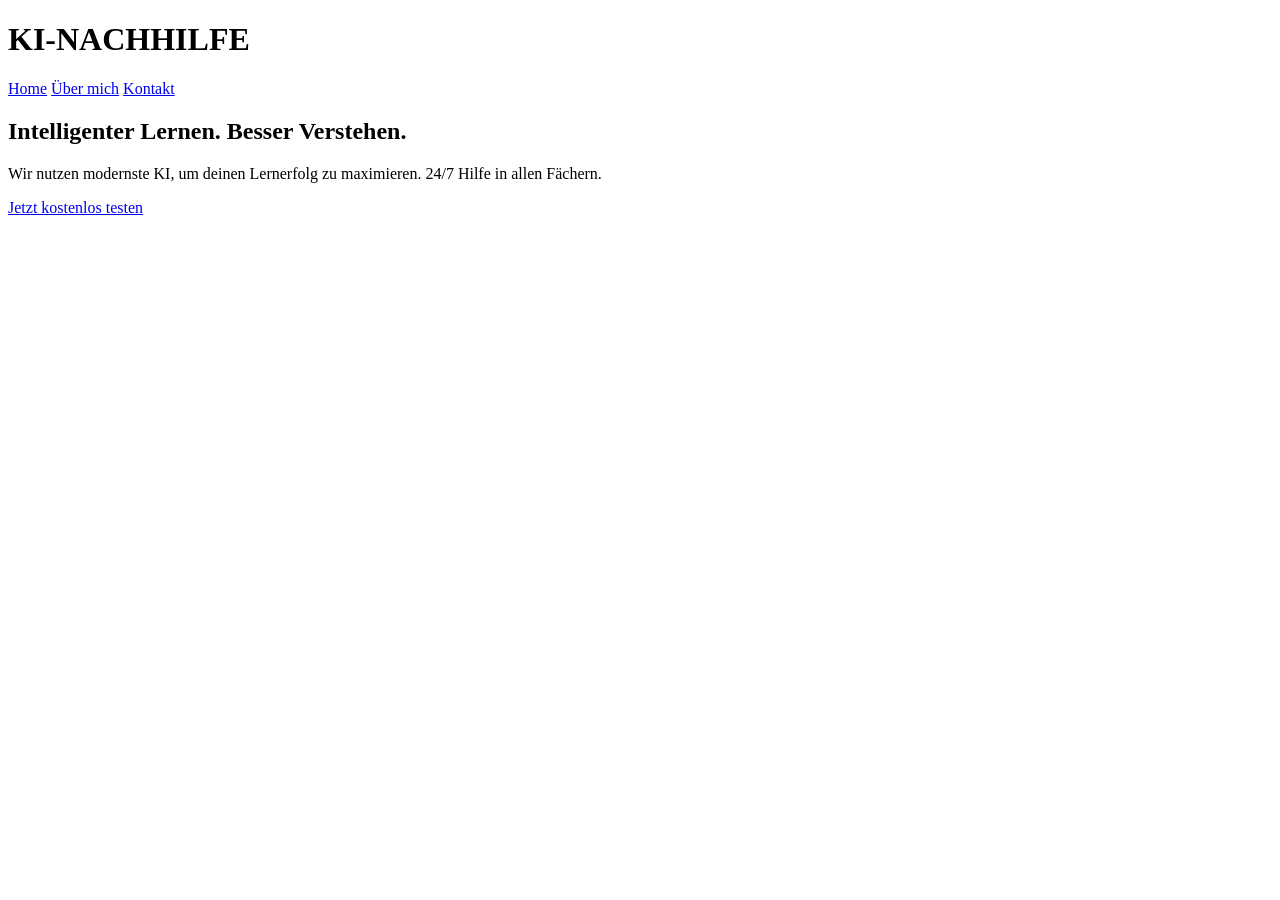
==== index.html @ 8e4a387b "Create index.html" ====
<!DOCTYPE html>
<html lang="de">
<head>
    <meta charset="UTF-8">
    <meta name="viewport" content="width=device-width, initial-scale=1.0">
    <title>KI-Nachhilfe | Home</title>
    <link rel="stylesheet" href="style.css">
</head>
<body>
    <header>
        <h1>KI-NACHHILFE</h1>
        <nav>
            <a href="index.html">Home</a>
            <a href="ueber-mich.html">Über mich</a>
            <a href="kontakt.html">Kontakt</a>
        </nav>
    </header>
    <div class="container">
        <section class="hero">
            <h2>Intelligenter Lernen. Besser Verstehen.</h2>
            <p>Wir nutzen modernste KI, um deinen Lernerfolg zu maximieren. 24/7 Hilfe in allen Fächern.</p>
            <a href="kontakt.html" class="btn">Jetzt kostenlos testen</a>
        </section>
    </div>
</body>
</html>
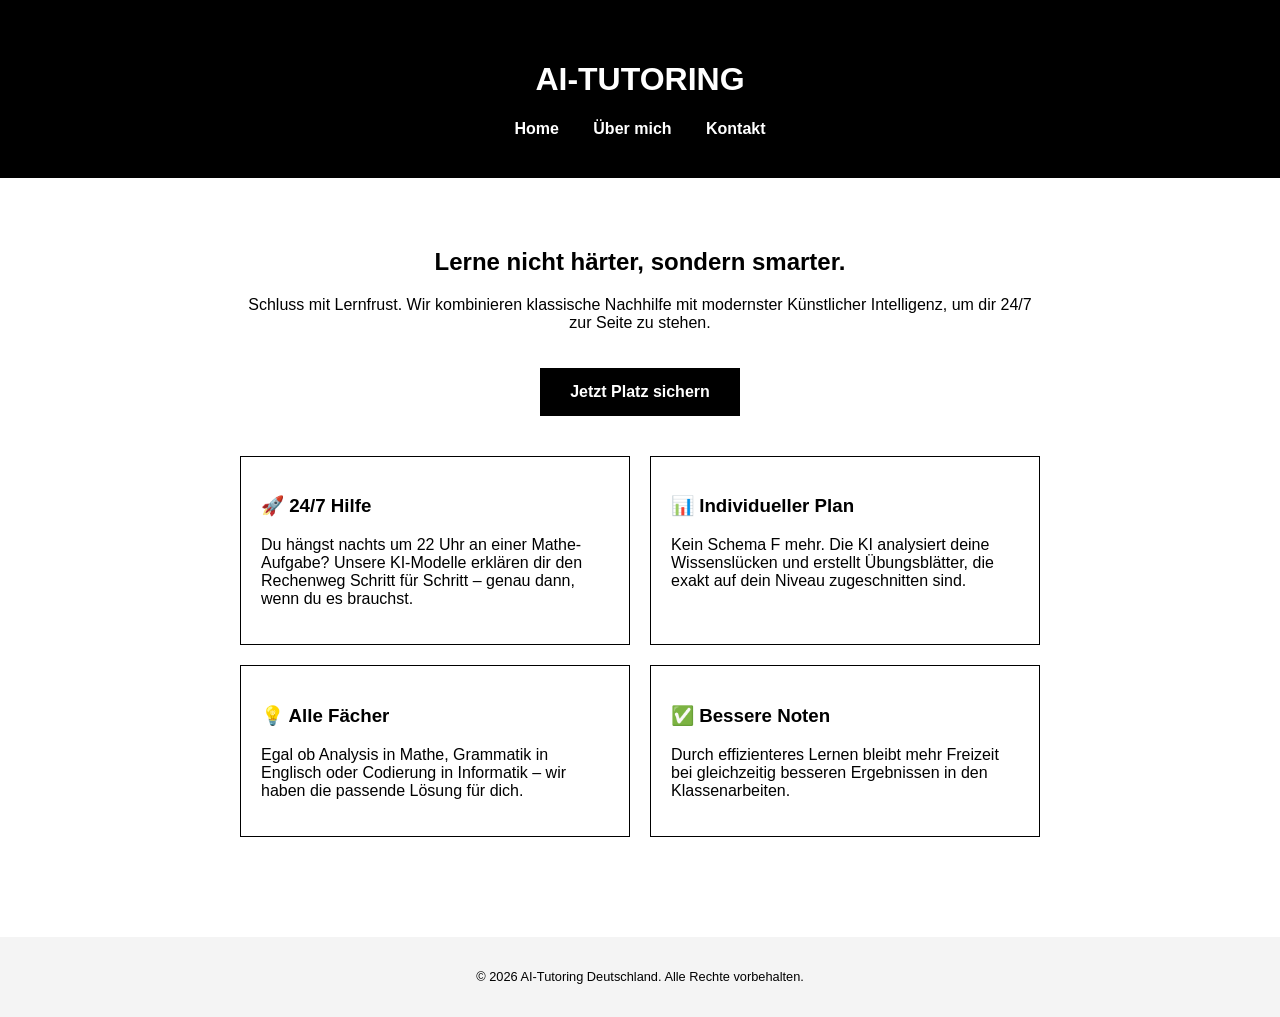
==== commit 6d38829b: "Update index.html" ====
--- a/index.html
+++ b/index.html
@@ -3,24 +3,48 @@
 <head>
     <meta charset="UTF-8">
     <meta name="viewport" content="width=device-width, initial-scale=1.0">
-    <title>KI-Nachhilfe | Home</title>
+    <title>AI-Tutoring | Die Zukunft des Lernens</title>
     <link rel="stylesheet" href="style.css">
 </head>
 <body>
     <header>
-        <h1>KI-NACHHILFE</h1>
+        <h1>AI-TUTORING</h1>
         <nav>
             <a href="index.html">Home</a>
             <a href="ueber-mich.html">Über mich</a>
             <a href="kontakt.html">Kontakt</a>
         </nav>
     </header>
+
     <div class="container">
         <section class="hero">
-            <h2>Intelligenter Lernen. Besser Verstehen.</h2>
-            <p>Wir nutzen modernste KI, um deinen Lernerfolg zu maximieren. 24/7 Hilfe in allen Fächern.</p>
-            <a href="kontakt.html" class="btn">Jetzt kostenlos testen</a>
+            <h2>Lerne nicht härter, sondern smarter.</h2>
+            <p>Schluss mit Lernfrust. Wir kombinieren klassische Nachhilfe mit modernster Künstlicher Intelligenz, um dir 24/7 zur Seite zu stehen.</p>
+            <a href="kontakt.html" class="btn">Jetzt Platz sichern</a>
+        </section>
+
+        <section class="grid" style="display: grid; grid-template-columns: 1fr 1fr; gap: 20px; text-align: left; margin-top: 40px;">
+            <div style="border: 1px solid #000; padding: 20px;">
+                <h3>🚀 24/7 Hilfe</h3>
+                <p>Du hängst nachts um 22 Uhr an einer Mathe-Aufgabe? Unsere KI-Modelle erklären dir den Rechenweg Schritt für Schritt – genau dann, wenn du es brauchst.</p>
+            </div>
+            <div style="border: 1px solid #000; padding: 20px;">
+                <h3>📊 Individueller Plan</h3>
+                <p>Kein Schema F mehr. Die KI analysiert deine Wissenslücken und erstellt Übungsblätter, die exakt auf dein Niveau zugeschnitten sind.</p>
+            </div>
+            <div style="border: 1px solid #000; padding: 20px;">
+                <h3>💡 Alle Fächer</h3>
+                <p>Egal ob Analysis in Mathe, Grammatik in Englisch oder Codierung in Informatik – wir haben die passende Lösung für dich.</p>
+            </div>
+            <div style="border: 1px solid #000; padding: 20px;">
+                <h3>✅ Bessere Noten</h3>
+                <p>Durch effizienteres Lernen bleibt mehr Freizeit bei gleichzeitig besseren Ergebnissen in den Klassenarbeiten.</p>
+            </div>
         </section>
     </div>
+
+    <footer style="margin-top: 50px; padding: 20px; background: #f4f4f4; font-size: 0.8rem;">
+        <p>&copy; 2026 AI-Tutoring Deutschland. Alle Rechte vorbehalten.</p>
+    </footer>
 </body>
 </html>
--- a/style.css
+++ b/style.css
@@ -0,0 +1,5 @@
+body { font-family: sans-serif; text-align: center; margin: 0; padding: 0; }
+header { background: #000; color: #fff; padding: 40px 0; }
+nav a { color: #fff; text-decoration: none; margin: 0 15px; font-weight: bold; }
+.container { padding: 50px; max-width: 800px; margin: auto; }
+.btn { background: #000; color: #fff; padding: 15px 30px; text-decoration: none; display: inline-block; margin-top: 20px; font-weight: bold; cursor: pointer; border: none; }
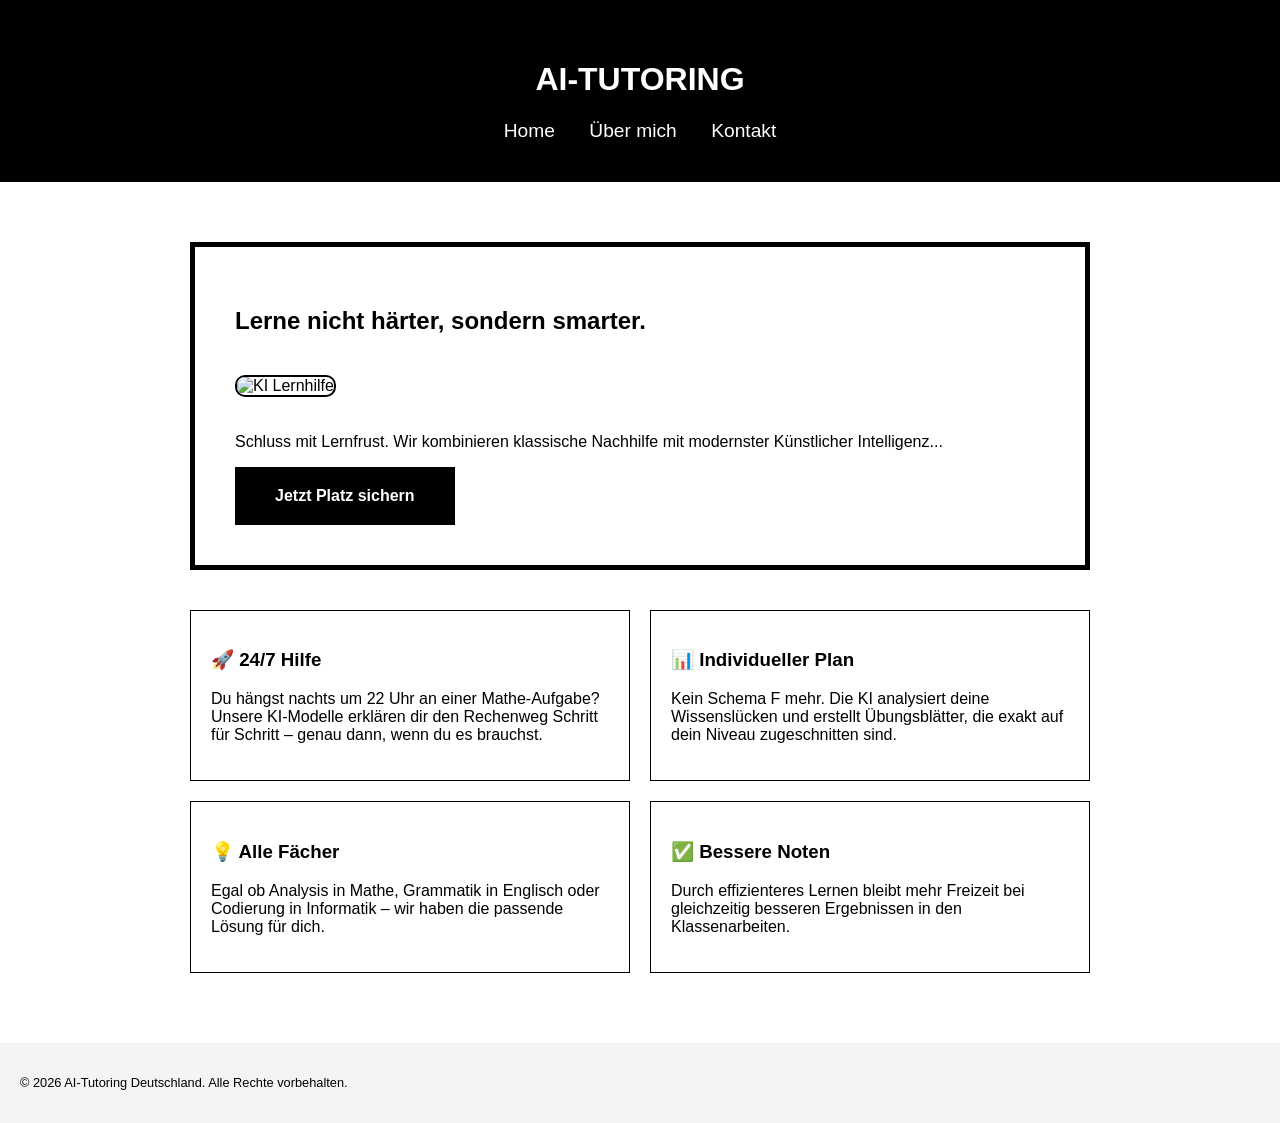
==== commit d1ff7ea9: "Update index.html" ====
--- a/index.html
+++ b/index.html
@@ -17,11 +17,14 @@
     </header>
 
     <div class="container">
-        <section class="hero">
-            <h2>Lerne nicht härter, sondern smarter.</h2>
-            <p>Schluss mit Lernfrust. Wir kombinieren klassische Nachhilfe mit modernster Künstlicher Intelligenz, um dir 24/7 zur Seite zu stehen.</p>
-            <a href="kontakt.html" class="btn">Jetzt Platz sichern</a>
-        </section>
+<section class="hero">
+    <h2>Lerne nicht härter, sondern smarter.</h2>
+    
+    <img src="roboter.jpg" alt="KI Lernhilfe" style="width:100%; max-width:600px; border-radius:10px; margin: 20px 0; border: 2px solid #000;">
+    
+    <p>Schluss mit Lernfrust. Wir kombinieren klassische Nachhilfe mit modernster Künstlicher Intelligenz...</p>
+    <a href="kontakt.html" class="btn">Jetzt Platz sichern</a>
+</section>
 
         <section class="grid" style="display: grid; grid-template-columns: 1fr 1fr; gap: 20px; text-align: left; margin-top: 40px;">
             <div style="border: 1px solid #000; padding: 20px;">
--- a/style.css
+++ b/style.css
@@ -1,5 +1,47 @@
-body { font-family: sans-serif; text-align: center; margin: 0; padding: 0; }
-header { background: #000; color: #fff; padding: 40px 0; }
-nav a { color: #fff; text-decoration: none; margin: 0 15px; font-weight: bold; }
-.container { padding: 50px; max-width: 800px; margin: auto; }
-.btn { background: #000; color: #fff; padding: 15px 30px; text-decoration: none; display: inline-block; margin-top: 20px; font-weight: bold; cursor: pointer; border: none; }
+/* Kopiere dies in deine style.css */
+:root {
+    --black: #000000;
+    --white: #ffffff;
+}
+
+body {
+    font-family: 'Arial Black', sans-serif;
+    margin: 0;
+    background-color: var(--white);
+    color: var(--black);
+}
+
+header {
+    background-color: var(--black);
+    color: var(--white);
+    padding: 40px 20px;
+    text-align: center;
+}
+
+nav a {
+    color: var(--white);
+    text-decoration: none;
+    margin: 0 15px;
+    font-size: 1.2rem;
+}
+
+.container {
+    max-width: 900px;
+    margin: 40px auto;
+    padding: 20px;
+}
+
+.hero {
+    border: 5px solid var(--black);
+    padding: 40px;
+    margin-bottom: 40px;
+}
+
+.btn {
+    background-color: var(--black);
+    color: var(--white);
+    padding: 20px 40px;
+    text-decoration: none;
+    display: inline-block;
+    font-weight: bold;
+}
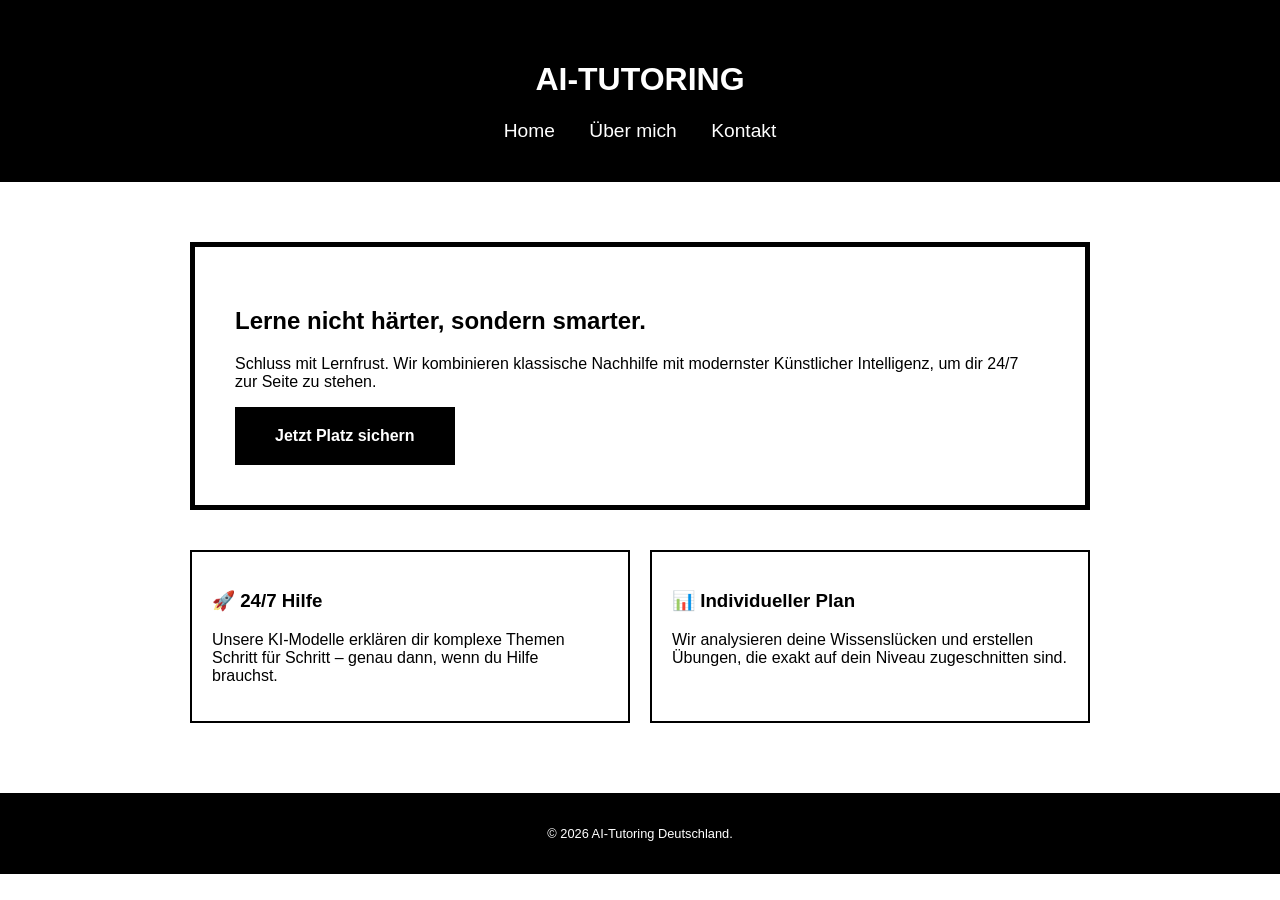
==== commit 22825da9: "Update index.html" ====
--- a/index.html
+++ b/index.html
@@ -3,7 +3,7 @@
 <head>
     <meta charset="UTF-8">
     <meta name="viewport" content="width=device-width, initial-scale=1.0">
-    <title>AI-Tutoring | Die Zukunft des Lernens</title>
+    <title>AI-Tutoring | Home</title>
     <link rel="stylesheet" href="style.css">
 </head>
 <body>
@@ -17,37 +17,26 @@
     </header>
 
     <div class="container">
-<section class="hero">
-    <h2>Lerne nicht härter, sondern smarter.</h2>
-    
-    <img src="roboter.jpg" alt="KI Lernhilfe" style="width:100%; max-width:600px; border-radius:10px; margin: 20px 0; border: 2px solid #000;">
-    
-    <p>Schluss mit Lernfrust. Wir kombinieren klassische Nachhilfe mit modernster Künstlicher Intelligenz...</p>
-    <a href="kontakt.html" class="btn">Jetzt Platz sichern</a>
-</section>
+        <section class="hero">
+            <h2>Lerne nicht härter, sondern smarter.</h2>
+            <p>Schluss mit Lernfrust. Wir kombinieren klassische Nachhilfe mit modernster Künstlicher Intelligenz, um dir 24/7 zur Seite zu stehen.</p>
+            <a href="kontakt.html" class="btn">Jetzt Platz sichern</a>
+        </section>
 
         <section class="grid" style="display: grid; grid-template-columns: 1fr 1fr; gap: 20px; text-align: left; margin-top: 40px;">
-            <div style="border: 1px solid #000; padding: 20px;">
+            <div style="border: 2px solid #000; padding: 20px;">
                 <h3>🚀 24/7 Hilfe</h3>
-                <p>Du hängst nachts um 22 Uhr an einer Mathe-Aufgabe? Unsere KI-Modelle erklären dir den Rechenweg Schritt für Schritt – genau dann, wenn du es brauchst.</p>
+                <p>Unsere KI-Modelle erklären dir komplexe Themen Schritt für Schritt – genau dann, wenn du Hilfe brauchst.</p>
             </div>
-            <div style="border: 1px solid #000; padding: 20px;">
+            <div style="border: 2px solid #000; padding: 20px;">
                 <h3>📊 Individueller Plan</h3>
-                <p>Kein Schema F mehr. Die KI analysiert deine Wissenslücken und erstellt Übungsblätter, die exakt auf dein Niveau zugeschnitten sind.</p>
-            </div>
-            <div style="border: 1px solid #000; padding: 20px;">
-                <h3>💡 Alle Fächer</h3>
-                <p>Egal ob Analysis in Mathe, Grammatik in Englisch oder Codierung in Informatik – wir haben die passende Lösung für dich.</p>
-            </div>
-            <div style="border: 1px solid #000; padding: 20px;">
-                <h3>✅ Bessere Noten</h3>
-                <p>Durch effizienteres Lernen bleibt mehr Freizeit bei gleichzeitig besseren Ergebnissen in den Klassenarbeiten.</p>
+                <p>Wir analysieren deine Wissenslücken und erstellen Übungen, die exakt auf dein Niveau zugeschnitten sind.</p>
             </div>
         </section>
     </div>
 
-    <footer style="margin-top: 50px; padding: 20px; background: #f4f4f4; font-size: 0.8rem;">
-        <p>&copy; 2026 AI-Tutoring Deutschland. Alle Rechte vorbehalten.</p>
+    <footer style="margin-top: 50px; padding: 20px; background: #000; color: #fff; font-size: 0.8rem; text-align: center;">
+        <p>&copy; 2026 AI-Tutoring Deutschland.</p>
     </footer>
 </body>
 </html>
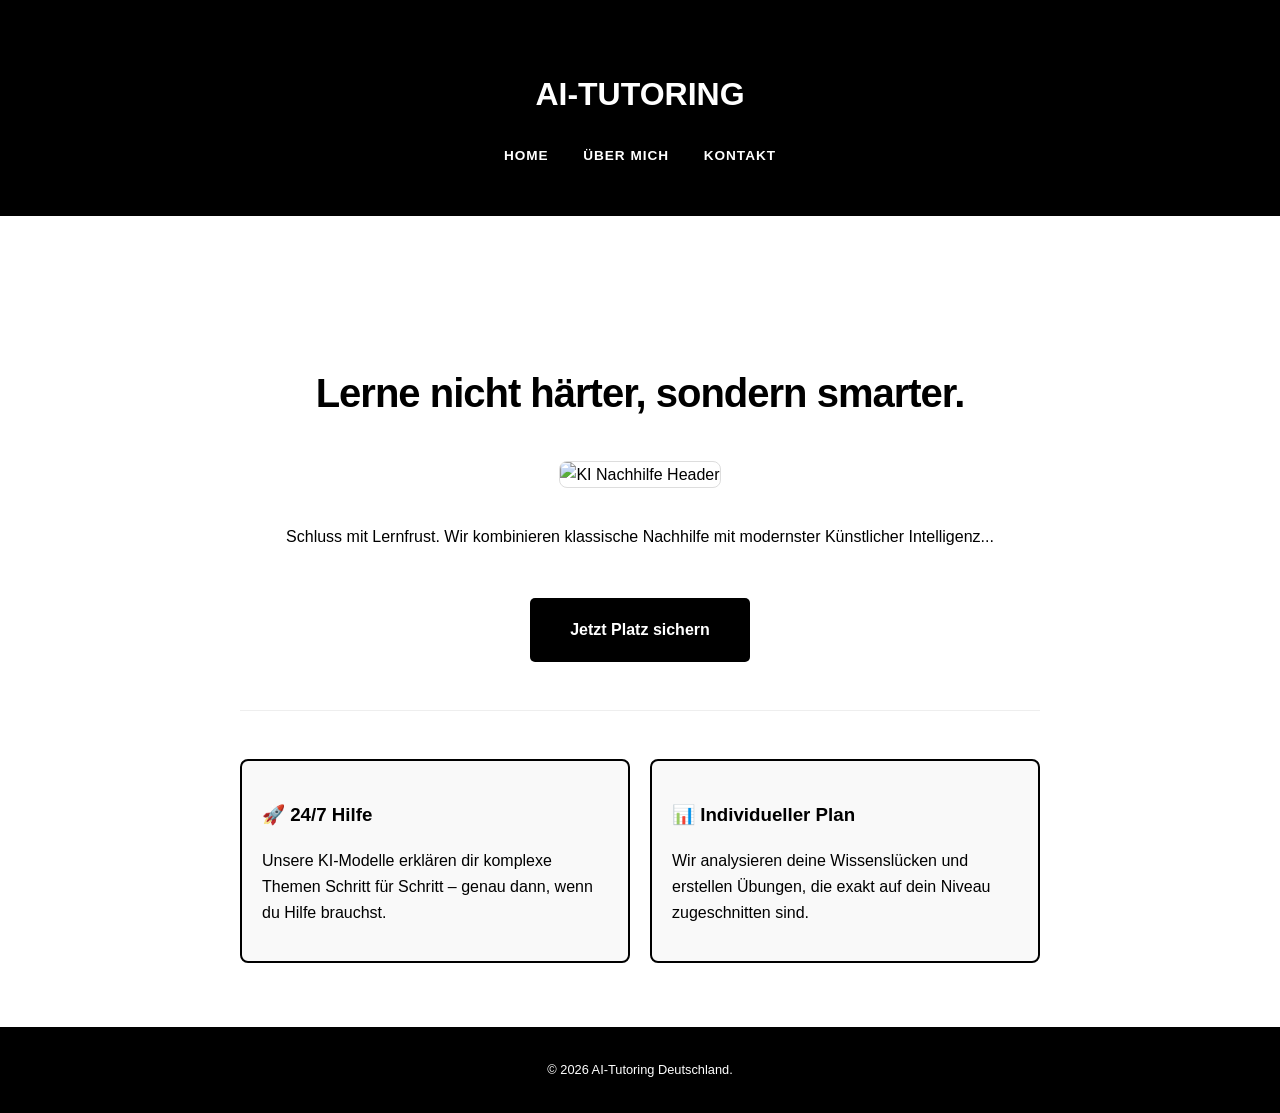
==== commit 326b0924: "Update index.html" ====
--- a/index.html
+++ b/index.html
@@ -17,11 +17,14 @@
     </header>
 
     <div class="container">
-        <section class="hero">
-            <h2>Lerne nicht härter, sondern smarter.</h2>
-            <p>Schluss mit Lernfrust. Wir kombinieren klassische Nachhilfe mit modernster Künstlicher Intelligenz, um dir 24/7 zur Seite zu stehen.</p>
-            <a href="kontakt.html" class="btn">Jetzt Platz sichern</a>
-        </section>
+<section class="hero">
+    <h2>Lerne nicht härter, sondern smarter.</h2>
+    
+    <img src="header.jpg" alt="KI Nachhilfe Header" style="width: 100%; max-width: 700px; height: auto; border-radius: 8px; margin: 20px 0; border: 1px solid #ddd;">
+    
+    <p>Schluss mit Lernfrust. Wir kombinieren klassische Nachhilfe mit modernster Künstlicher Intelligenz...</p>
+    <a href="kontakt.html" class="btn">Jetzt Platz sichern</a>
+</section>
 
         <section class="grid" style="display: grid; grid-template-columns: 1fr 1fr; gap: 20px; text-align: left; margin-top: 40px;">
             <div style="border: 2px solid #000; padding: 20px;">
--- a/style.css
+++ b/style.css
@@ -1,47 +1,101 @@
-/* Kopiere dies in deine style.css */
 :root {
-    --black: #000000;
-    --white: #ffffff;
+    --primary: #000000;
+    --secondary: #ffffff;
+    --gray: #f9f9f9;
 }
 
 body {
-    font-family: 'Arial Black', sans-serif;
+    font-family: 'Helvetica Neue', Helvetica, Arial, sans-serif;
     margin: 0;
-    background-color: var(--white);
-    color: var(--black);
+    line-height: 1.6;
+    color: var(--primary);
+    background: var(--secondary);
 }
 
 header {
-    background-color: var(--black);
-    color: var(--white);
-    padding: 40px 20px;
+    background: var(--primary);
+    color: var(--secondary);
+    padding: 3rem 1rem;
     text-align: center;
 }
 
+nav {
+    margin-top: 20px;
+}
+
 nav a {
-    color: var(--white);
+    color: var(--secondary);
     text-decoration: none;
     margin: 0 15px;
-    font-size: 1.2rem;
+    font-weight: 600;
+    text-transform: uppercase;
+    letter-spacing: 1px;
+    font-size: 0.85rem;
 }
 
 .container {
-    max-width: 900px;
-    margin: 40px auto;
-    padding: 20px;
+    max-width: 800px;
+    margin: 4rem auto;
+    padding: 0 20px;
 }
 
 .hero {
-    border: 5px solid var(--black);
-    padding: 40px;
-    margin-bottom: 40px;
+    text-align: center;
+    padding: 3rem 0;
+    margin-bottom: 3rem;
+    border-bottom: 1px solid #eee;
+}
+
+.hero h2 {
+    font-size: 2.5rem;
+    margin-bottom: 1rem;
+    letter-spacing: -1px;
 }
 
 .btn {
-    background-color: var(--black);
-    color: var(--white);
-    padding: 20px 40px;
+    display: inline-block;
+    background: var(--primary);
+    color: var(--secondary);
+    padding: 1.2rem 2.5rem;
     text-decoration: none;
-    display: inline-block;
     font-weight: bold;
+    margin-top: 2rem;
+    border-radius: 5px;
+    transition: transform 0.2s ease;
 }
+
+.btn:hover {
+    transform: scale(1.05);
+}
+
+.grid {
+    display: grid;
+    grid-template-columns: 1fr 1fr;
+    gap: 30px;
+}
+
+.grid div {
+    border: 1px solid #ddd;
+    padding: 30px;
+    border-radius: 8px;
+    background: var(--gray);
+    transition: border-color 0.3s ease;
+}
+
+.grid div:hover {
+    border-color: var(--primary);
+}
+
+footer {
+    margin-top: 6rem;
+    padding: 3rem;
+    background: #000;
+    color: #fff;
+    text-align: center;
+}
+
+/* Für Handys optimiert */
+@media (max-width: 600px) {
+    .grid { grid-template-columns: 1fr; }
+    .hero h2 { font-size: 1.8rem; }
+}
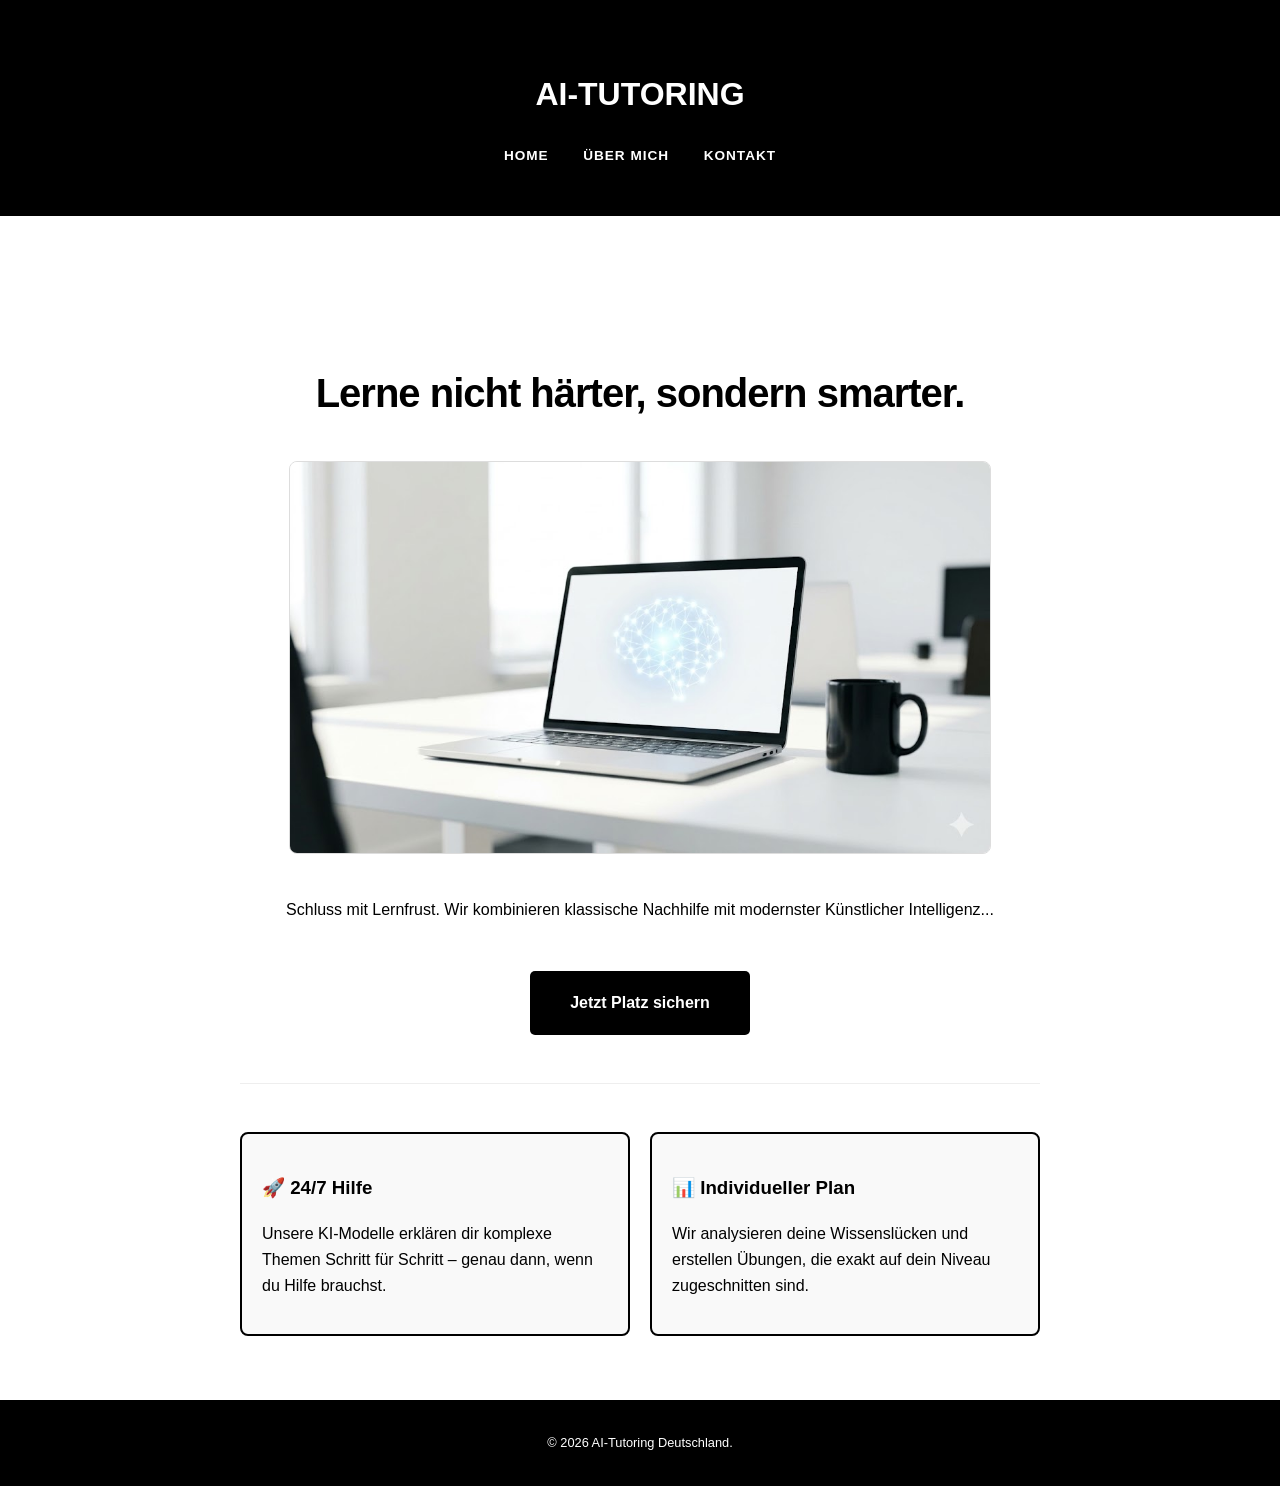
==== commit e098670f: "Update index.html" ====
--- a/index.html
+++ b/index.html
@@ -20,7 +20,7 @@
 <section class="hero">
     <h2>Lerne nicht härter, sondern smarter.</h2>
     
-    <img src="header.jpg" alt="KI Nachhilfe Header" style="width: 100%; max-width: 700px; height: auto; border-radius: 8px; margin: 20px 0; border: 1px solid #ddd;">
+    <img src="image_7d443d.jpg" alt="KI Nachhilfe Header" style="width: 100%; max-width: 700px; height: auto; border-radius: 8px; margin: 20px 0; border: 1px solid #ddd;">
     
     <p>Schluss mit Lernfrust. Wir kombinieren klassische Nachhilfe mit modernster Künstlicher Intelligenz...</p>
     <a href="kontakt.html" class="btn">Jetzt Platz sichern</a>
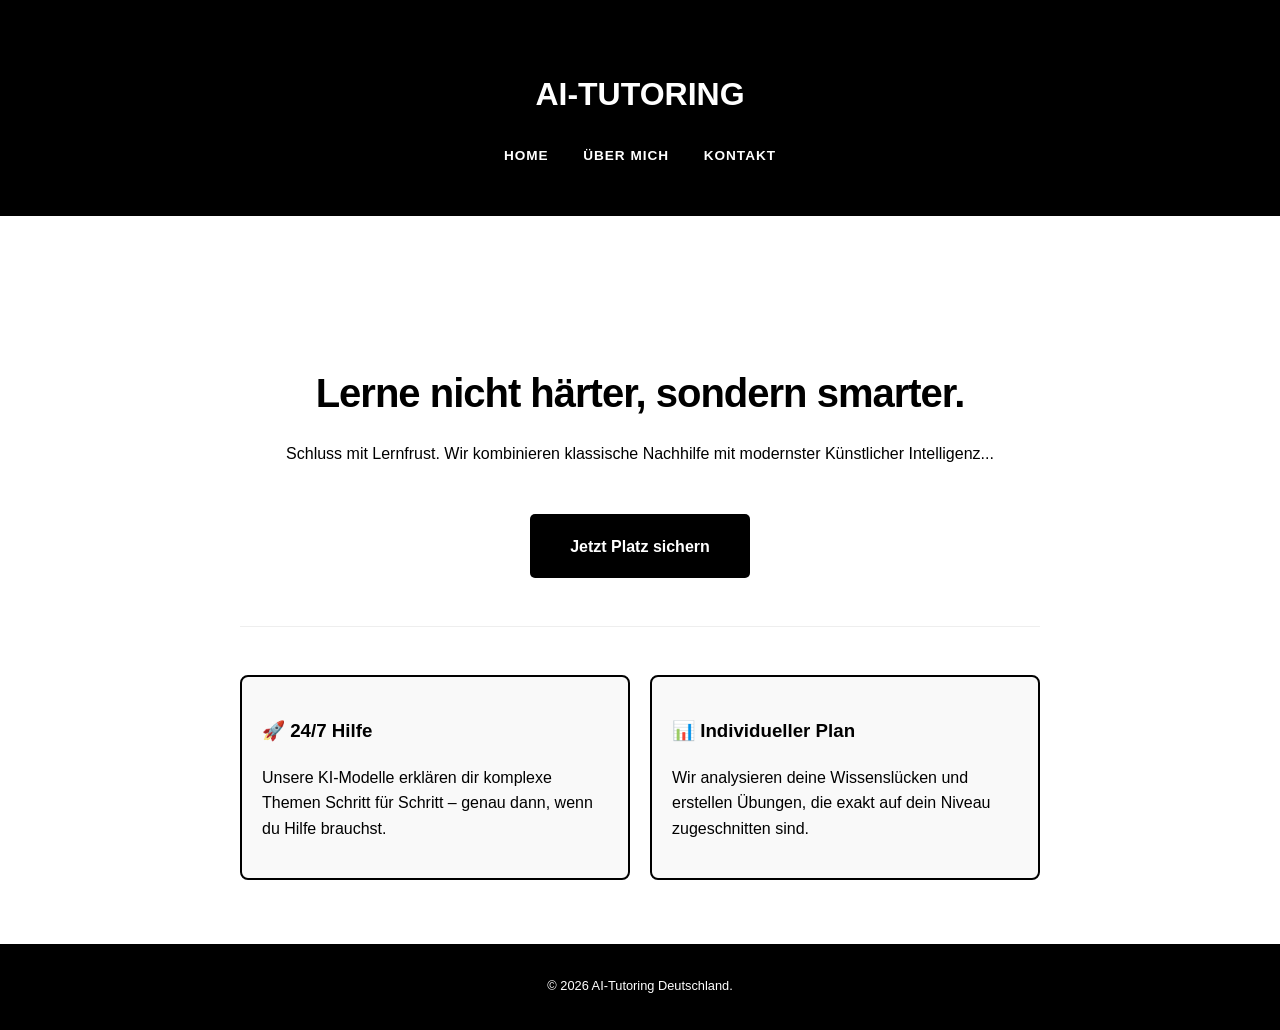
==== commit 6be3e70c: "Update index.html" ====
--- a/index.html
+++ b/index.html
@@ -18,10 +18,7 @@
 
     <div class="container">
 <section class="hero">
-    <h2>Lerne nicht härter, sondern smarter.</h2>
-    
-    <img src="image_7d443d.jpg" alt="KI Nachhilfe Header" style="width: 100%; max-width: 700px; height: auto; border-radius: 8px; margin: 20px 0; border: 1px solid #ddd;">
-    
+    <h2>Lerne nicht härter, sondern smarter.</h2>    
     <p>Schluss mit Lernfrust. Wir kombinieren klassische Nachhilfe mit modernster Künstlicher Intelligenz...</p>
     <a href="kontakt.html" class="btn">Jetzt Platz sichern</a>
 </section>
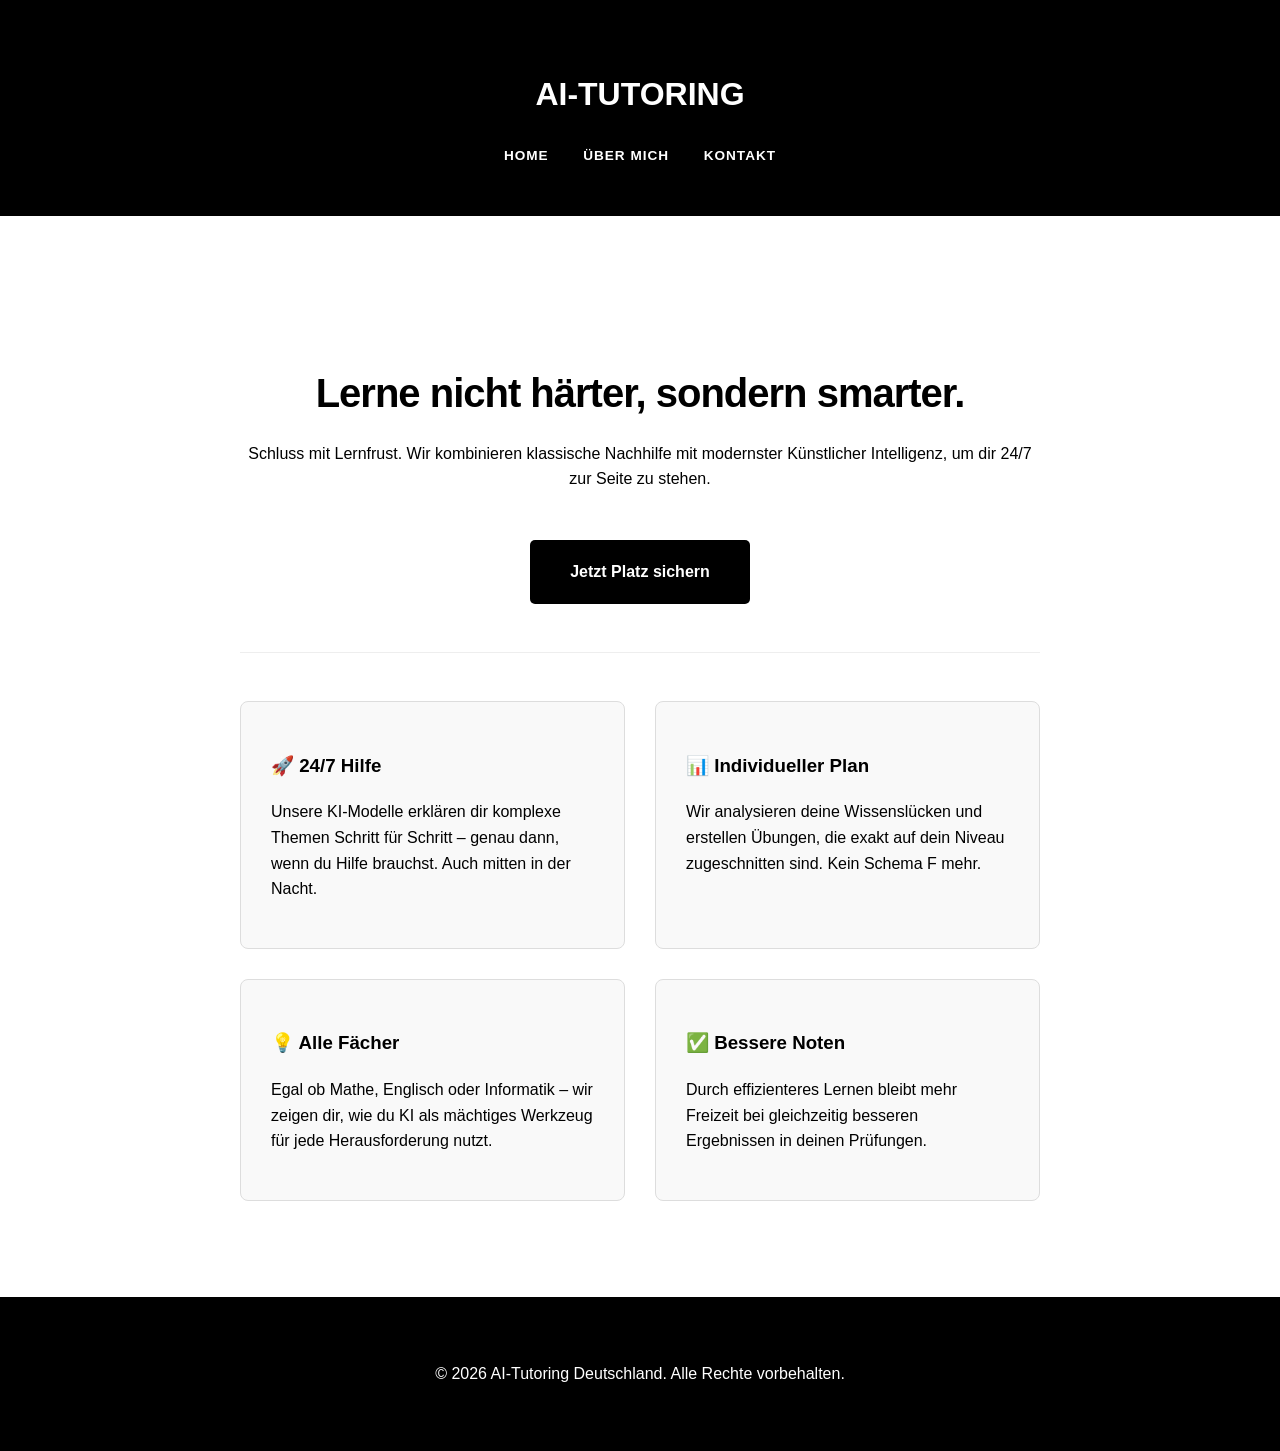
==== commit 09e21c30: "Update index.html" ====
--- a/index.html
+++ b/index.html
@@ -17,26 +17,34 @@
     </header>
 
     <div class="container">
-<section class="hero">
-    <h2>Lerne nicht härter, sondern smarter.</h2>    
-    <p>Schluss mit Lernfrust. Wir kombinieren klassische Nachhilfe mit modernster Künstlicher Intelligenz...</p>
-    <a href="kontakt.html" class="btn">Jetzt Platz sichern</a>
-</section>
+        <section class="hero">
+            <h2>Lerne nicht härter, sondern smarter.</h2>
+            <p>Schluss mit Lernfrust. Wir kombinieren klassische Nachhilfe mit modernster Künstlicher Intelligenz, um dir 24/7 zur Seite zu stehen.</p>
+            <a href="kontakt.html" class="btn">Jetzt Platz sichern</a>
+        </section>
 
-        <section class="grid" style="display: grid; grid-template-columns: 1fr 1fr; gap: 20px; text-align: left; margin-top: 40px;">
-            <div style="border: 2px solid #000; padding: 20px;">
+        <section class="grid">
+            <div class="card">
                 <h3>🚀 24/7 Hilfe</h3>
-                <p>Unsere KI-Modelle erklären dir komplexe Themen Schritt für Schritt – genau dann, wenn du Hilfe brauchst.</p>
+                <p>Unsere KI-Modelle erklären dir komplexe Themen Schritt für Schritt – genau dann, wenn du Hilfe brauchst. Auch mitten in der Nacht.</p>
             </div>
-            <div style="border: 2px solid #000; padding: 20px;">
+            <div class="card">
                 <h3>📊 Individueller Plan</h3>
-                <p>Wir analysieren deine Wissenslücken und erstellen Übungen, die exakt auf dein Niveau zugeschnitten sind.</p>
+                <p>Wir analysieren deine Wissenslücken und erstellen Übungen, die exakt auf dein Niveau zugeschnitten sind. Kein Schema F mehr.</p>
+            </div>
+            <div class="card">
+                <h3>💡 Alle Fächer</h3>
+                <p>Egal ob Mathe, Englisch oder Informatik – wir zeigen dir, wie du KI als mächtiges Werkzeug für jede Herausforderung nutzt.</p>
+            </div>
+            <div class="card">
+                <h3>✅ Bessere Noten</h3>
+                <p>Durch effizienteres Lernen bleibt mehr Freizeit bei gleichzeitig besseren Ergebnissen in deinen Prüfungen.</p>
             </div>
         </section>
     </div>
 
-    <footer style="margin-top: 50px; padding: 20px; background: #000; color: #fff; font-size: 0.8rem; text-align: center;">
-        <p>&copy; 2026 AI-Tutoring Deutschland.</p>
+    <footer>
+        <p>&copy; 2026 AI-Tutoring Deutschland. Alle Rechte vorbehalten.</p>
     </footer>
 </body>
 </html>
